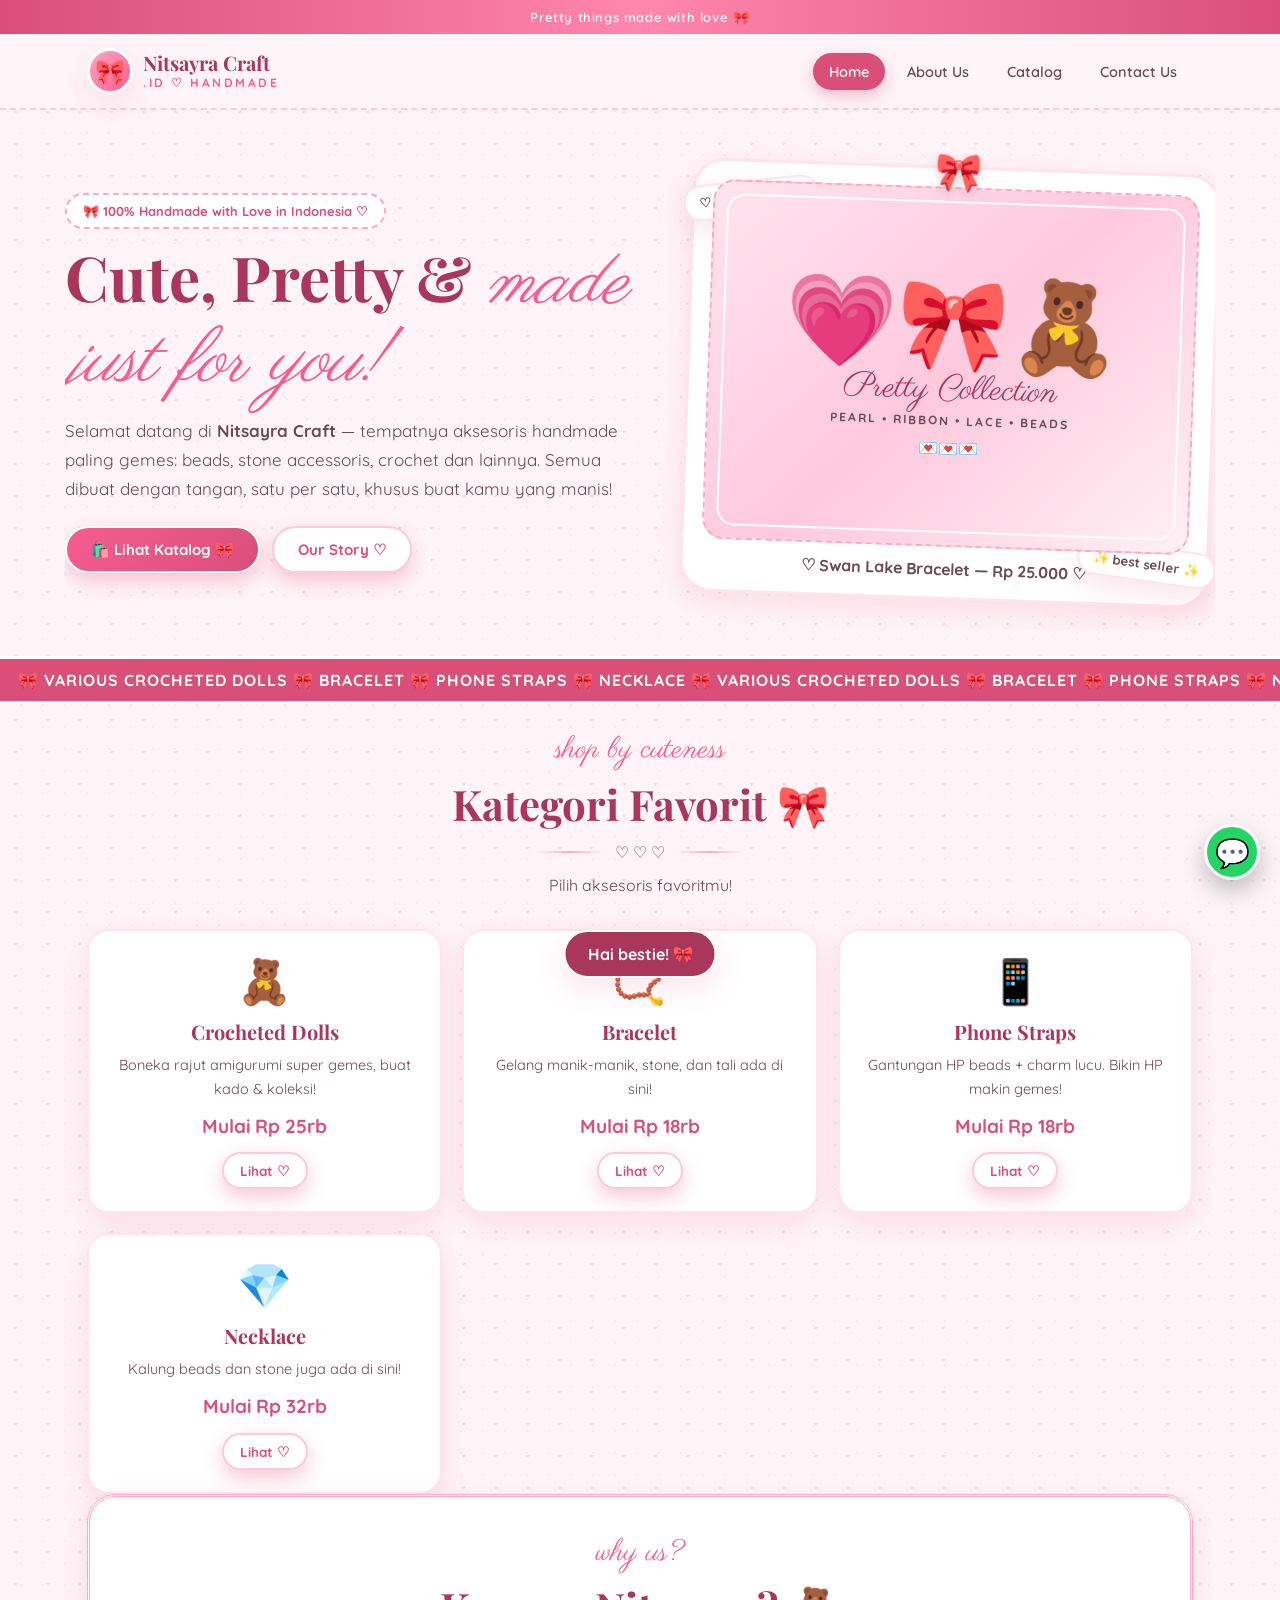
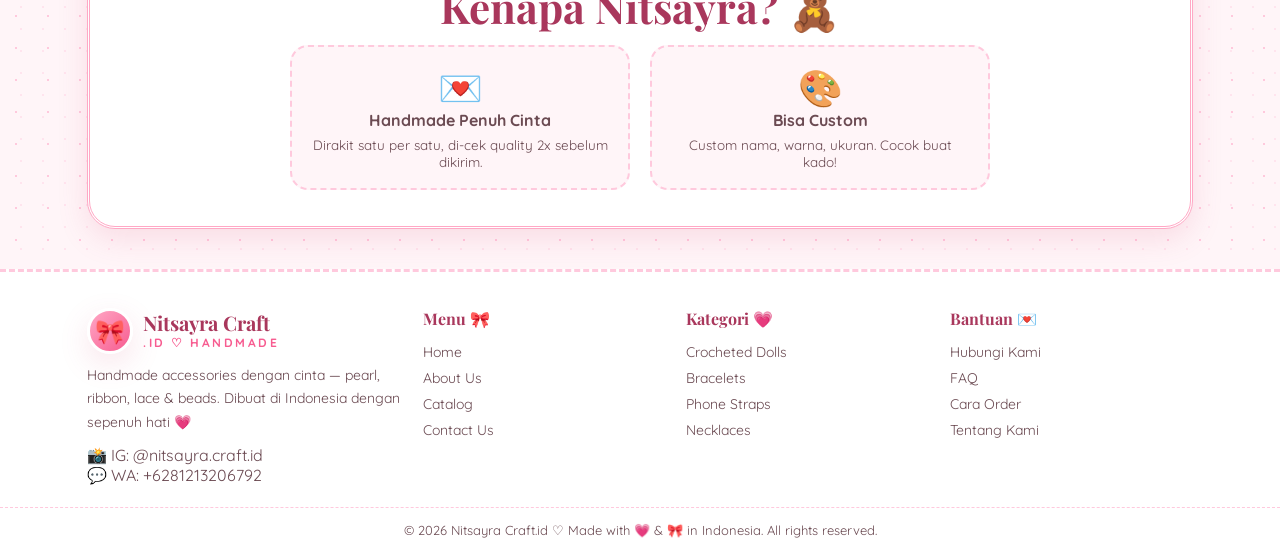
==== index.html @ b6ee7fa4 "memperbaiki sizing why us" ====
<!DOCTYPE html>
<html lang="id">
<head>
<meta charset="UTF-8">
<meta name="viewport" content="width=device-width, initial-scale=1.0">
<title>Nitsayra Craft.id — Handmade Accessories 🎀</title>
<meta name="description" content="Nitsayra Craft.id — handmade accessories pretty aesthetic: beaded bracelets, hair clips, scrunchies, phone charms.">
<link rel="stylesheet" href="css/style.css">
<link rel="icon" href="data:image/svg+xml,<svg xmlns='http://www.w3.org/2000/svg' viewBox='0 0 100 100'><text y='.9em' font-size='90'>🎀</text></svg>">
</head>
<body>
<div class="topbar">Pretty things made with love 🎀</div>
<nav>
  <div class="nav-inner">
    <a href="index.html" class="logo">
      <div class="logo-mark">🎀</div>
      <div class="logo-text"><b>Nitsayra Craft</b><span>.ID ♡ HANDMADE</span></div>
    </a>
    <div class="nav-links" id="navLinks">
      <a href="index.html" class="active">Home</a>
      <a href="about.html">About Us</a>
      <a href="catalog.html">Catalog</a>
      <a href="contact.html">Contact Us</a>
    </div>
    <button class="hamburger" onclick="document.getElementById('navLinks').classList.toggle('show')">☰</button>
  </div>
</nav>

<header class="hero wrap">
  <div class="hero-grid">
    <div>
      <div class="badge">🎀 100% Handmade with Love in Indonesia ♡</div>
      <h1>Cute, Pretty & <em>made just for you!</em></h1>
      <p class="lead">Selamat datang di <b>Nitsayra Craft</b> — tempatnya aksesoris handmade paling gemes: beads, stone accessoris, crochet dan lainnya. Semua dibuat dengan tangan, satu per satu, khusus buat kamu yang manis!</p>
      <div class="hero-cta">
        <a href="catalog.html" class="btn">🛍️ Lihat Katalog 🎀</a>
        <a href="about.html" class="btn btn-light">Our Story ♡</a>
      </div>
    </div>
    <div class="hero-card">
      <div class="sticker s1">♡ new arrival ♡</div>
      <div class="sticker s2">✨ best seller ✨</div>
      <div class="hero-photo">
        <div class="pretty-frame"></div>
        <div class="hero-photo-inner">
          <div class="big">💗🎀🧸</div>
          <div class="script" style="font-size:34px;color:#a9375c">Pretty Collection</div>
          <p style="font-weight:700;letter-spacing:2px;font-size:12px">PEARL • RIBBON • LACE • BEADS</p>
          <p style="margin-top:10px">💌💌💌</p>
        </div>
      </div>
      <p style="text-align:center;margin-top:12px;font-weight:700">♡ Swan Lake Bracelet — Rp 25.000 ♡</p>
    </div>
  </div>
</header>

<div class="marquee"><span>🎀 VARIOUS CROCHETED DOLLS 🎀 BRACELET 🎀 PHONE STRAPS 🎀 NECKLACE 🎀 VARIOUS CROCHETED DOLLS 🎀 BRACELET 🎀 PHONE STRAPS 🎀 NECKLACE 🎀&nbsp;</span></div>

<section class="wrap">
  <div class="sec-head">
    <div class="script">shop by cuteness</div>
    <h2>Kategori Favorit 🎀</h2>
    <div class="divider">♡ ♡ ♡</div>
    <p>Pilih aksesoris favoritmu!</p>
  </div>
  <div class="grid3">
    <div class="card"><div class="icon">🧸</div><h3>Crocheted Dolls</h3><p>Boneka rajut amigurumi super gemes, buat kado & koleksi!</p><p class="price">Mulai Rp 25rb</p><a href="catalog.html#dolls" class="btn btn-small btn-light">Lihat ♡</a></div>
    <div class="card"><div class="icon">📿</div><h3>Bracelet</h3><p>Gelang manik-manik, stone, dan tali ada di sini!</p><p class="price">Mulai Rp 18rb</p><a href="catalog.html#bracelet" class="btn btn-small btn-light">Lihat ♡</a></div>
    <div class="card"><div class="icon">📱</div><h3>Phone Straps</h3><p>Gantungan HP beads + charm lucu. Bikin HP makin gemes!</p><p class="price">Mulai Rp 18rb</p><a href="catalog.html#straps" class="btn btn-small btn-light">Lihat ♡</a></div>
    <div class="card"><div class="icon">💎</div><h3>Necklace</h3><p>Kalung beads dan stone juga ada di sini!</p><p class="price">Mulai Rp 32rb</p><a href="catalog.html#necklace" class="btn btn-small btn-light">Lihat ♡</a></div>
  </div>
</section>

<section class="wrap">
  <div class="lace-box">
    <div class="sec-head" style="margin-bottom:10px">
      <div class="script">why us?</div>
      <h2>Kenapa Nitsayra? 🧸</h2>
    </div>
    <div class="grid2">
      <div class="value" style="background:#fff5f8"><div style="font-size:36px">💌</div><b>Handmade Penuh Cinta</b><p style="font-size:13.5px;margin-top:6px">Dirakit satu per satu, di-cek quality 2x sebelum dikirim.</p></div>
      <div class="value" style="background:#fff5f8"><div style="font-size:36px">🎨</div><b>Bisa Custom</b><p style="font-size:13.5px;margin-top:6px">Custom nama, warna, ukuran. Cocok buat kado!</p></div>
    </div>
  </div>
</section>

<footer>
  <div class="wrap foot-grid">
    <div>
      <div class="logo"><div class="logo-mark">🎀</div><div class="logo-text"><b>Nitsayra Craft</b><span>.ID ♡ HANDMADE</span></div></div>
      <p style="font-size:14px;margin-top:10px;line-height:1.7">Handmade accessories dengan cinta — pearl, ribbon, lace & beads. Dibuat di Indonesia dengan sepenuh hati 💗</p>
      <p style="margin-top:10px">📸 IG: @nitsayra.craft.id<br>💬 WA: +6281213206792</p>
    </div>
    <div><h4>Menu 🎀</h4><a href="index.html">Home</a><a href="about.html">About Us</a><a href="catalog.html">Catalog</a><a href="contact.html">Contact Us</a></div>
    <div><h4>Kategori 💗</h4><a href="catalog.html#dolls">Crocheted Dolls</a><a href="catalog.html#bracelet">Bracelets</a><a href="catalog.html#straps">Phone Straps</a><a href="catalog.html#necklace">Necklaces</a></div>
    <div><h4>Bantuan 💌</h4><a href="contact.html">Hubungi Kami</a><a href="contact.html#faq">FAQ</a><a href="catalog.html">Cara Order</a><a href="about.html">Tentang Kami</a></div>
  </div>
  <div class="copy">© 2026 Nitsayra Craft.id ♡ Made with 💗 & 🎀 in Indonesia. All rights reserved.</div>
</footer>

<div class="toast" id="toast">Hai bestie! 🎀</div>
<a class="float-wa" href="https://wa.me/6281213206792?text=Halo%20Nitsayra%20Craft.id%20%F0%9F%8E%80%20mau%20tanya-tanya%20dulu!" target="_blank" title="Chat WhatsApp">💬</a>

<script src="js/main.js"></script>
</body>
</html>
---- css/style.css ----
/* Nitsayra Craft.id — Cutest Pretty Theme */
@import url('https://fonts.googleapis.com/css2?family=Playfair+Display:ital,wght@0,500;0,700;1,500;1,600&family=Quicksand:wght@400;500;600;700&family=Parisienne&display=swap');

:root{
  --pink-50:#fff5f8;
  --pink-100:#ffe4ee;
  --pink-200:#ffc9dd;
  --pink-300:#ffa8c5;
  --pink-400:#ff86ad;
  --pink-500:#f75c90;
  --pink-600:#d94f7a;
  --pink-700:#a9375c;
  --cream:#fffaf3;
  --brown:#6b4a52;
  --gold:#d4a373;
  --lace:#fff;
  --shadow:0 10px 30px rgba(217,79,122,.15);
  --radius:22px;
}
*{margin:0;padding:0;box-sizing:border-box}
html{scroll-behavior:smooth}
body{
  font-family:'Quicksand',sans-serif;
  background:var(--pink-50);
  color:var(--brown);
  background-image:
    radial-gradient(#ffc9dd 1.2px, transparent 1.3px),
    radial-gradient(#ffe4ee 1px, transparent 1.1px);
  background-size:32px 32px, 22px 22px;
  background-position:0 0, 10px 12px;
  overflow-x:hidden;
}
h1,h2,h3{font-family:'Playfair Display',serif;color:var(--pink-700)}
.script{font-family:'Parisienne',cursive;font-weight:400}
a{text-decoration:none;color:inherit}
img{max-width:100%}
.wrap{max-width:1150px;margin:0 auto;padding:0 22px}

/* top ribbon */
.topbar{
  background:linear-gradient(90deg,var(--pink-600),var(--pink-400),var(--pink-600));
  color:white;text-align:center;font-size:13px;letter-spacing:.6px;
  padding:9px 12px;font-weight:600;
}

/* nav */
nav{
  position:sticky;top:0;z-index:50;
  background:rgba(255,245,248,.92);backdrop-filter:blur(12px);
  border-bottom:2px dashed var(--pink-200);
}
.nav-inner{display:flex;align-items:center;justify-content:space-between;padding:14px 22px;max-width:1150px;margin:0 auto}
.logo{display:flex;align-items:center;gap:10px;font-weight:700}
.logo-mark{
  width:46px;height:46px;border-radius:50%;
  background:linear-gradient(135deg,var(--pink-300),var(--pink-500));
  display:grid;place-items:center;font-size:24px;color:white;
  border:3px solid white;box-shadow:var(--shadow);
}
.logo-text{line-height:1}
.logo-text b{font-family:'Playfair Display',serif;font-size:20px;color:var(--pink-700);display:block}
.logo-text span{font-size:12px;letter-spacing:2.5px;color:var(--pink-500);font-weight:700}
.nav-links{display:flex;gap:6px;align-items:center}
.nav-links a{
  padding:9px 16px;border-radius:999px;font-weight:600;font-size:14.5px;
  transition:.25s;
}
.nav-links a:hover{background:var(--pink-100)}
.nav-links a.active{background:var(--pink-600);color:white;box-shadow:0 6px 16px rgba(217,79,122,.35)}
.btn{
  display:inline-flex;align-items:center;gap:8px;
  background:linear-gradient(135deg,var(--pink-500),var(--pink-600));
  color:white!important;padding:12px 24px;border-radius:999px;font-weight:700;
  border:2px solid white;box-shadow:0 8px 20px rgba(217,79,122,.3);
  transition:.25s;cursor:pointer;font-size:15px;
}
.btn:hover{transform:translateY(-2px) rotate(-1deg);box-shadow:0 12px 26px rgba(217,79,122,.4)}
.btn-light{background:white;color:var(--pink-600)!important;border:2px solid var(--pink-200)}
.btn-small{padding:8px 16px;font-size:13.5px}
.hamburger{display:none;background:var(--pink-100);border:2px solid var(--pink-200);border-radius:12px;padding:8px 12px;font-size:20px;cursor:pointer}

/* hero */
.hero{position:relative;padding:56px 0 30px;overflow:hidden}
.hero-grid{display:grid;grid-template-columns:1.05fr .95fr;gap:36px;align-items:center}
.badge{
  display:inline-flex;align-items:center;gap:8px;background:white;
  border:2px dashed var(--pink-300);padding:8px 16px;border-radius:999px;
  font-size:13px;font-weight:700;color:var(--pink-600);margin-bottom:16px;
}
.hero h1{font-size:clamp(36px,5.5vw,62px);line-height:1.02}
.hero h1 em{font-family:'Parisienne',cursive;font-weight:400;color:var(--pink-500);font-size:1.2em}
.hero p.lead{margin:16px 0 22px;font-size:17px;line-height:1.7}
.hero-cta{display:flex;gap:12px;flex-wrap:wrap}
.hero-stats{display:flex;gap:18px;margin-top:22px}
.hero-stats div{background:white;border-radius:16px;padding:10px 18px;border:1.5px solid var(--pink-100);text-align:center;box-shadow:var(--shadow)}
.hero-stats b{font-size:20px;color:var(--pink-600);display:block}
.hero-stats span{font-size:12px;letter-spacing:.5px}
.hero-card{
  background:white;border-radius:32px;padding:18px;
  border:3px solid var(--pink-100);box-shadow:var(--shadow);
  position:relative;transform:rotate(2deg);
}
.hero-card:after{
  content:"🎀";position:absolute;top:-22px;left:50%;transform:translateX(-50%);
  font-size:38px;filter:drop-shadow(0 4px 6px rgba(0,0,0,.15));
}
.hero-photo{
  border-radius:22px;overflow:hidden;
  background:linear-gradient(135deg,#ffe4ee,#ffc9dd,#fff0f5);
  min-height:360px;display:grid;place-items:center;position:relative;
  border:2px dashed var(--pink-300);
}
.hero-photo-inner{text-align:center;padding:30px}
.hero-photo-inner .big{font-size:90px;line-height:1;animation:float 3s ease-in-out infinite}
@keyframes float{0%,100%{transform:translateY(0) rotate(-4deg)}50%{transform:translateY(-12px) rotate(4deg)}}
.pretty-frame{position:absolute;inset:12px;border:2px solid white;border-radius:18px;pointer-events:none}
.sticker{
  position:absolute;background:white;border-radius:999px;padding:8px 14px;
  font-size:13px;font-weight:700;box-shadow:var(--shadow);
  border:2px solid var(--pink-100);
}
.s1{top:18px;left:-12px;transform:rotate(-8deg)}
.s2{bottom:22px;right:-10px;transform:rotate(6deg)}

/* marquee */
.marquee{background:var(--pink-600);color:white;overflow:hidden;white-space:nowrap;padding:11px 0;margin:26px 0;border-top:3px solid white;border-bottom:3px solid white}
.marquee span{display:inline-block;padding:0 18px;font-weight:700;letter-spacing:1px;animation:slide 18s linear infinite}
@keyframes slide{to{transform:translateX(-50%)}}

/* section */
section{padding:48px 0}
.sec-head{text-align:center;max-width:640px;margin:0 auto 30px}
.sec-head .script{font-size:30px;color:var(--pink-500)}
.sec-head h2{font-size:clamp(28px,4vw,42px);margin:6px 0 10px}
.sec-head p{line-height:1.7}
.divider{display:flex;align-items:center;justify-content:center;gap:10px;margin:10px 0}
.divider:before,.divider:after{content:"";height:2px;width:70px;background:linear-gradient(90deg,transparent,var(--pink-300),transparent)}

/* cards */
.grid3{display:grid;grid-template-columns:repeat(3,1fr);gap:20px}
.grid2{display:grid;grid-template-columns:repeat(2,1fr);gap:20px;max-width:700px;margin:0 auto}
.card{
  background:white;border-radius:var(--radius);padding:22px;
  border:2px solid var(--pink-100);box-shadow:var(--shadow);
  text-align:center;transition:.25s;position:relative;overflow:hidden;
}
.card:hover{transform:translateY(-6px) rotate(-.5deg)}
.card .icon{font-size:44px}
.card h3{margin:10px 0 8px;font-size:20px}
.card p{font-size:14.5px;line-height:1.65}
.card .price{font-weight:800;color:var(--pink-600);font-size:19px;margin:10px 0}
.card .tag{
  position:absolute;top:14px;right:-34px;transform:rotate(35deg);
  background:var(--pink-500);color:white;font-size:11px;font-weight:800;
  padding:5px 40px;letter-spacing:1px;
}
.product-img{
  height:170px;border-radius:16px;display:grid;place-items:center;font-size:72px;
  background:linear-gradient(135deg,var(--pink-50),var(--pink-200));
  border:2px dashed var(--pink-200);margin-bottom:12px;position:relative;overflow:hidden;
}
.product-img i{font-style:normal;filter:drop-shadow(0 6px 8px rgba(217,79,122,.25))}
.filter-bar{display:flex;gap:10px;flex-wrap:wrap;justify-content:center;margin-bottom:24px}
.filter-bar button{
  border:2px solid var(--pink-200);background:white;padding:9px 18px;border-radius:999px;
  font-weight:700;cursor:pointer;color:var(--pink-700);transition:.2s;font-family:inherit;
}
.filter-bar button.active,.filter-bar button:hover{background:var(--pink-600);color:white;border-color:var(--pink-600)}
.search-box{display:flex;justify-content:center;margin-bottom:18px}
.search-box input{
  width:min(420px,90%);padding:12px 20px;border-radius:999px;
  border:2px solid var(--pink-200);font-family:inherit;outline:none;font-size:15px;
}
.search-box input:focus{border-color:var(--pink-400);box-shadow:0 0 0 4px var(--pink-100)}

/* lace section */
.lace-box{
  background:white;border-radius:28px;padding:36px 28px;
  border:3px double var(--pink-300);box-shadow:var(--shadow);
  position:relative;
}
.timeline{display:grid;gap:16px;margin-top:18px}
.t-item{display:flex;gap:14px;align-items:flex-start;background:var(--pink-50);padding:14px 16px;border-radius:16px;border:1.5px solid var(--pink-100)}
.t-item b{background:var(--pink-500);color:white;min-width:64px;text-align:center;padding:6px 10px;border-radius:999px;font-size:13px}
.values{display:grid;grid-template-columns:repeat(4,1fr);gap:14px;margin-top:20px}
.value{background:var(--cream);border:2px dashed var(--pink-200);border-radius:18px;padding:18px;text-align:center}

/* testimonials */
.testi-grid{display:grid;grid-template-columns:repeat(3,1fr);gap:18px}
.testi{background:white;border-radius:20px;padding:20px;border:2px solid var(--pink-100);box-shadow:var(--shadow)}
.testi .stars{color:#f5a623;letter-spacing:2px}
.testi p{font-style:italic;margin:10px 0;line-height:1.6;font-size:14.5px}
.testi b{color:var(--pink-600)}

/* newsletter / cta */
.cta{
  background:linear-gradient(135deg,var(--pink-400),var(--pink-600));
  border-radius:30px;color:white;text-align:center;padding:44px 26px;
  border:4px solid white;box-shadow:var(--shadow);position:relative;overflow:hidden;
}
.cta h2{color:white;font-size:clamp(26px,4vw,38px)}
.cta p{margin:10px auto 18px;max-width:520px;opacity:.95}
.cta input{padding:12px 18px;border-radius:999px;border:none;width:min(300px,80%);font-family:inherit;outline:none}
.cta:before,.cta:after{content:"🎀";position:absolute;font-size:60px;opacity:.35}
.cta:before{left:18px;top:12px;transform:rotate(-20deg)}
.cta:after{right:18px;bottom:12px;transform:rotate(20deg)}

/* contact */
.contact-grid{display:grid;grid-template-columns:1fr 1fr;gap:22px;align-items:start}
.form-card,.info-card{background:white;border-radius:24px;padding:26px;border:2px solid var(--pink-100);box-shadow:var(--shadow)}
label{font-weight:700;font-size:13.5px;display:block;margin:14px 0 6px}
input[type=text],input[type=email],textarea,select{
  width:100%;padding:12px 14px;border-radius:14px;border:2px solid var(--pink-100);
  font-family:inherit;font-size:14.5px;background:var(--pink-50);outline:none;
}
input:focus,textarea:focus,select:focus{border-color:var(--pink-400);background:white}
textarea{min-height:110px;resize:vertical}
.info-row{display:flex;gap:12px;align-items:center;background:var(--pink-50);border-radius:14px;padding:12px 14px;margin:10px 0;border:1.5px solid var(--pink-100)}
.info-row span.ic{font-size:26px;background:white;border-radius:12px;width:48px;height:48px;display:grid;place-items:center;border:1.5px solid var(--pink-100)}

/* footer */
footer{margin-top:40px;background:#fff;border-top:3px dashed var(--pink-200);padding:36px 0 18px}
.foot-grid{display:grid;grid-template-columns:1.3fr 1fr 1fr 1fr;gap:20px}
.foot-grid h4{font-family:'Playfair Display',serif;color:var(--pink-700);margin-bottom:10px}
.foot-grid a{display:block;padding:4px 0;font-size:14px}
.foot-grid a:hover{color:var(--pink-600)}
.copy{text-align:center;margin-top:22px;font-size:13px;border-top:1.5px dashed var(--pink-200);padding-top:14px}

/* toast */
.toast{
  position:fixed;bottom:22px;left:50%;transform:translateX(-50%) translateY(100px);
  background:var(--pink-700);color:white;padding:12px 22px;border-radius:999px;
  font-weight:700;transition:.3s;z-index:120;border:2px solid white;box-shadow:var(--shadow);
}
.toast.show{transform:translateX(-50%) translateY(0)}

/* floating */
.float-wa{
  position:fixed;bottom:20px;right:20px;background:#25D366;color:white;
  width:56px;height:56px;border-radius:50%;display:grid;place-items:center;font-size:28px;
  box-shadow:0 10px 24px rgba(0,0,0,.25);z-index:90;border:3px solid white;
}

/* faq */
.faq{margin-top:18px}
.faq details{background:white;border:2px solid var(--pink-100);border-radius:14px;padding:12px 16px;margin:8px 0;cursor:pointer}
.faq summary{font-weight:700;color:var(--pink-700)}

/* catalog sliders */
.cat-pills{display:flex;gap:10px;flex-wrap:wrap;justify-content:center;margin-bottom:30px}
.cat-pills a{border:2px solid var(--pink-200);background:white;padding:9px 18px;border-radius:999px;font-weight:700;color:var(--pink-700);font-size:14px;transition:.2s}
.cat-pills a:hover{background:var(--pink-600);color:white;border-color:var(--pink-600)}
.cat-block{margin-bottom:48px;scroll-margin-top:90px}
.cat-head{display:flex;gap:14px;align-items:center;justify-content:center;margin-bottom:18px}
.cat-icon{font-size:42px;background:white;border:2px solid var(--pink-100);border-radius:18px;width:72px;height:72px;display:grid;place-items:center;box-shadow:var(--shadow);flex-shrink:0}
.cat-head h2{font-size:clamp(24px,3.5vw,32px)}
.cat-head p{font-size:14.5px;line-height:1.6}
.slider{position:relative;overflow:hidden;border-radius:var(--radius);border:2px solid var(--pink-100);background:white;box-shadow:var(--shadow);max-width:520px;margin:0 auto;touch-action:pan-y}
.slider-track{display:flex;transition:transform .45s ease}
.slide{min-width:100%;padding:22px;text-align:center}
.slide-photo{position:relative;height:260px;border-radius:16px;display:grid;place-items:center;font-size:96px;background:linear-gradient(135deg,var(--pink-50),var(--pink-200));border:2px dashed var(--pink-200);margin-bottom:12px;overflow:hidden}
.slide-photo .ph-emoji{filter:drop-shadow(0 6px 8px rgba(217,79,122,.25))}
.slide-photo img{position:absolute;inset:0;width:100%;height:100%;object-fit:cover;z-index:1}
.slide h3{margin:8px 0 6px;font-size:21px}
.slide p{font-size:14.5px;line-height:1.65}
.slide .price{font-weight:800;color:var(--pink-600);font-size:20px;margin:10px 0 12px}
.s-prev,.s-next{position:absolute;top:132px;width:44px;height:44px;border-radius:50%;border:2px solid var(--pink-200);background:white;color:var(--pink-600);font-size:26px;line-height:1;cursor:pointer;box-shadow:var(--shadow);z-index:3;transition:.2s;display:grid;place-items:center;padding-bottom:4px}
.s-prev{left:10px}
.s-next{right:10px}
.s-prev:hover,.s-next:hover{background:var(--pink-600);color:white;border-color:var(--pink-600)}
.ph-prev,.ph-next{position:absolute;bottom:10px;width:32px;height:32px;border-radius:50%;border:2px solid white;background:rgba(217,79,122,.85);color:white;font-size:18px;line-height:1;cursor:pointer;z-index:2;display:grid;place-items:center;padding-bottom:2px}
.ph-prev{left:10px}
.ph-next{right:10px}
.ph-count{position:absolute;bottom:15px;left:50%;transform:translateX(-50%);background:rgba(0,0,0,.45);color:white;font-size:12px;font-weight:700;padding:3px 12px;border-radius:999px;z-index:2}
.s-dots{display:flex;gap:8px;justify-content:center;margin-top:14px}
.s-dots button{width:11px;height:11px;border-radius:50%;border:2px solid var(--pink-300);background:white;cursor:pointer;padding:0}
.s-dots button.active{background:var(--pink-600);border-color:var(--pink-600);transform:scale(1.25)}

/* responsive */
@media(max-width:900px){
  .hero-grid,.contact-grid{grid-template-columns:1fr}
  .grid3,.testi-grid{grid-template-columns:1fr 1fr}
  .values{grid-template-columns:1fr 1fr}
  .foot-grid{grid-template-columns:1fr 1fr}
}
@media(max-width:640px){
  .nav-links{display:none;position:absolute;top:100%;left:0;right:0;background:white;flex-direction:column;padding:14px;border-bottom:3px dashed var(--pink-200)}
  .nav-links.show{display:flex}
  .hamburger{display:block}
  .grid3,.grid2,.testi-grid{grid-template-columns:1fr}
  .hero-stats{flex-wrap:wrap}
}
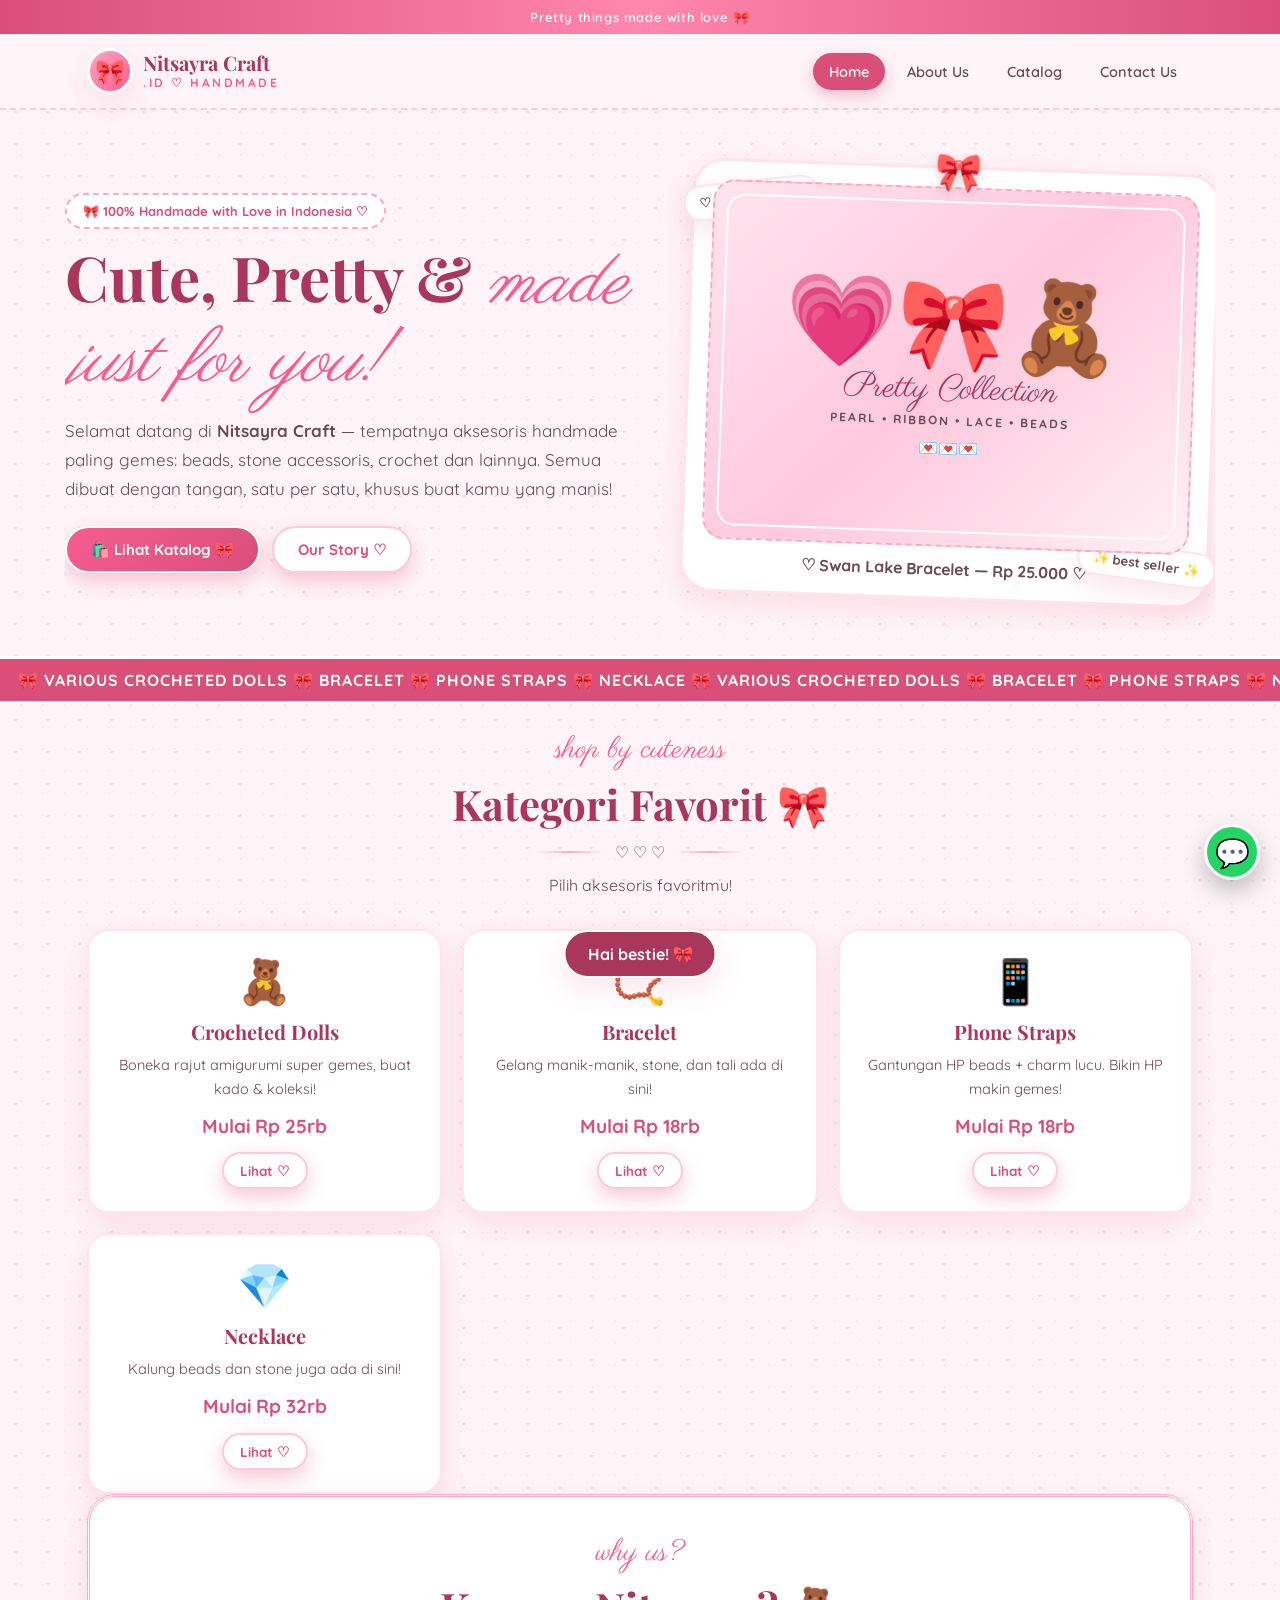
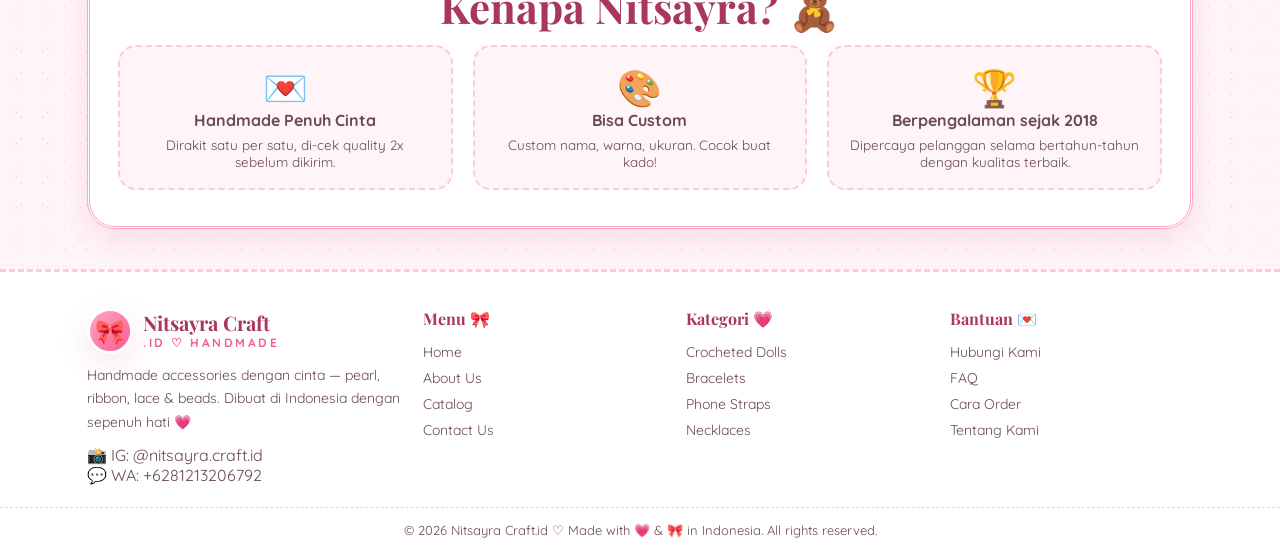
==== commit 26202ccd: "Update index.html" ====
--- a/index.html
+++ b/index.html
@@ -77,9 +77,10 @@
       <div class="script">why us?</div>
       <h2>Kenapa Nitsayra? 🧸</h2>
     </div>
-    <div class="grid2">
+    <div class="grid3">
       <div class="value" style="background:#fff5f8"><div style="font-size:36px">💌</div><b>Handmade Penuh Cinta</b><p style="font-size:13.5px;margin-top:6px">Dirakit satu per satu, di-cek quality 2x sebelum dikirim.</p></div>
       <div class="value" style="background:#fff5f8"><div style="font-size:36px">🎨</div><b>Bisa Custom</b><p style="font-size:13.5px;margin-top:6px">Custom nama, warna, ukuran. Cocok buat kado!</p></div>
+      <div class="value" style="background:#fff5f8"><div style="font-size:36px">🏆</div><b>Berpengalaman sejak 2018</b><p style="font-size:13.5px;margin-top:6px">Dipercaya pelanggan selama bertahun-tahun dengan kualitas terbaik.</p></div>
     </div>
   </div>
 </section>
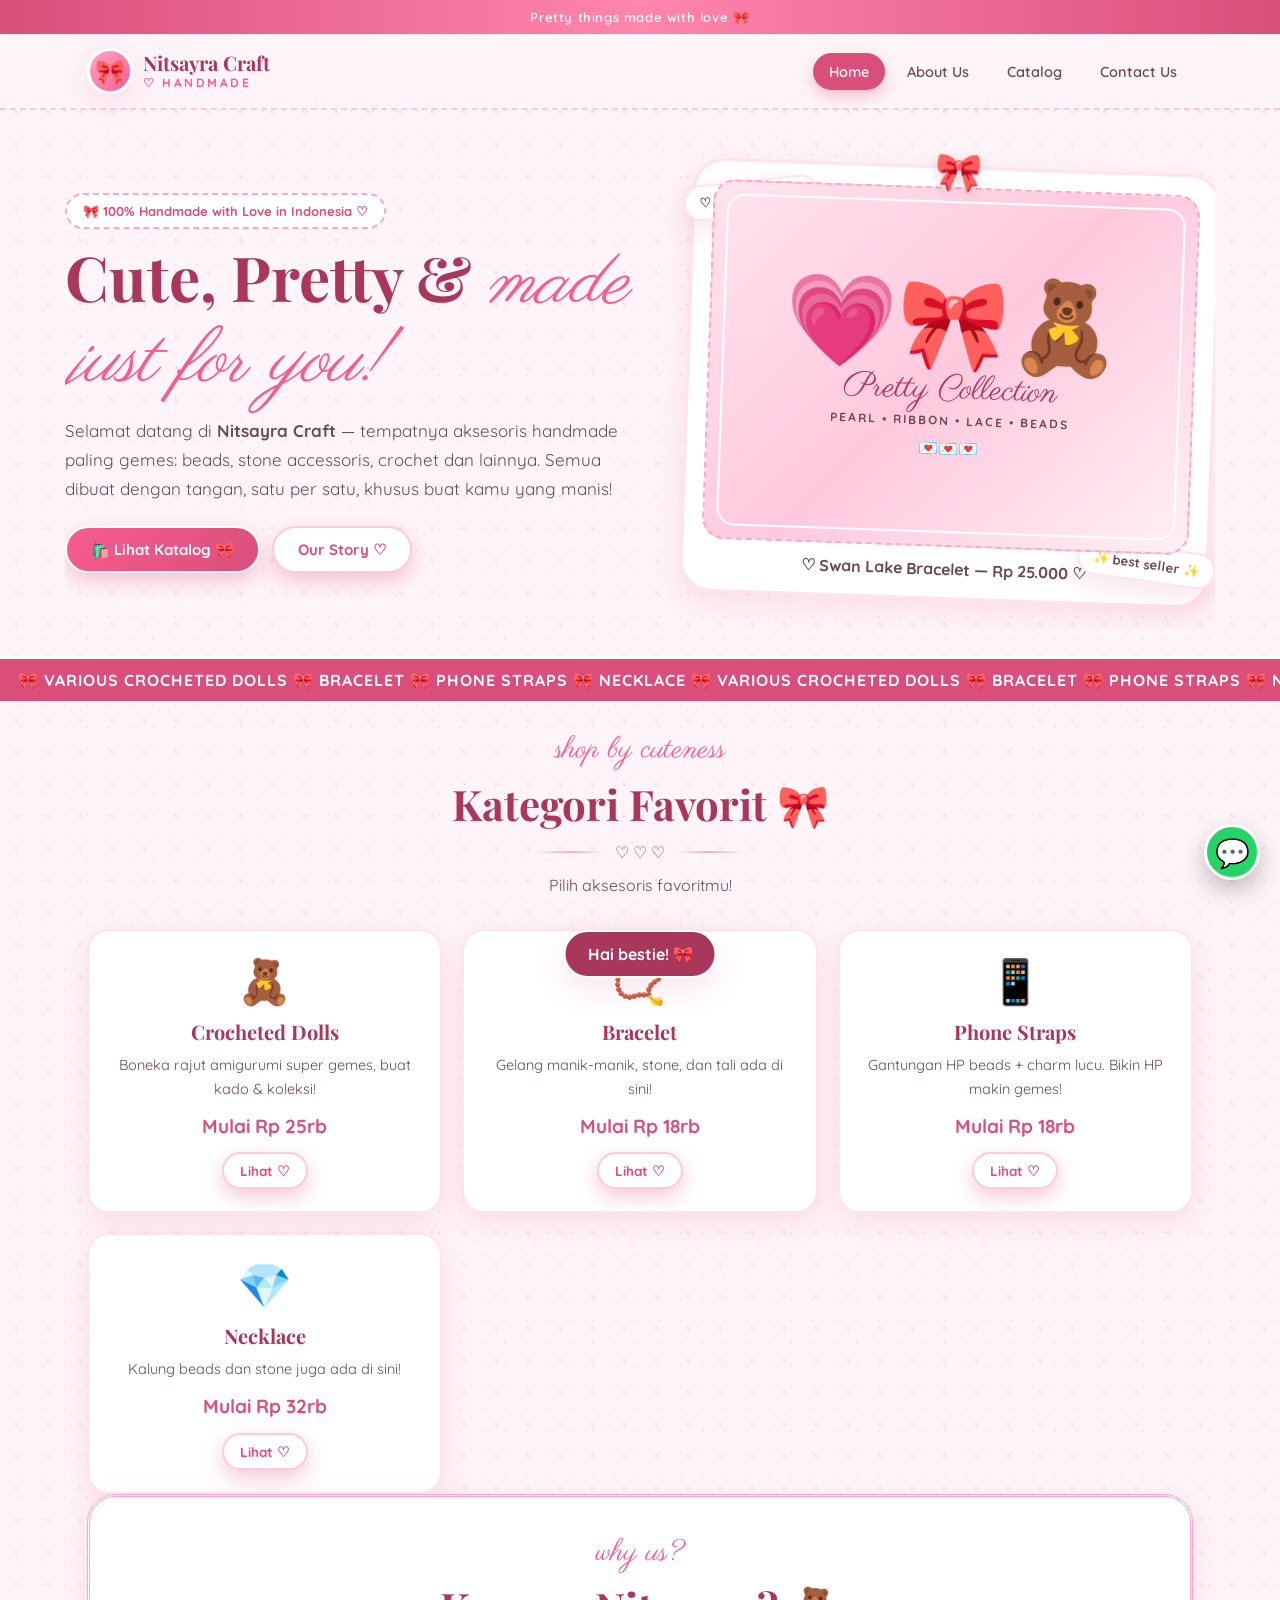
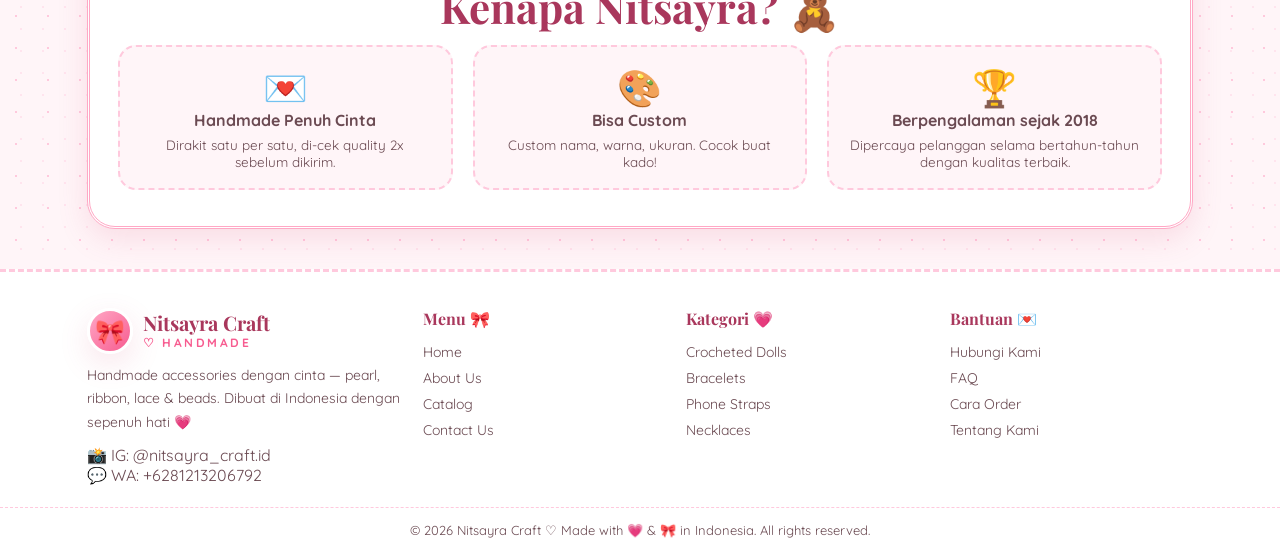
==== commit 7aefb933: "menghapus, tiktok, studio, dan memperbaiki username" ====
--- a/index.html
+++ b/index.html
@@ -3,8 +3,8 @@
 <head>
 <meta charset="UTF-8">
 <meta name="viewport" content="width=device-width, initial-scale=1.0">
-<title>Nitsayra Craft.id — Handmade Accessories 🎀</title>
-<meta name="description" content="Nitsayra Craft.id — handmade accessories pretty aesthetic: beaded bracelets, hair clips, scrunchies, phone charms.">
+<title>Nitsayra Craft — Handmade Accessories 🎀</title>
+<meta name="description" content="Nitsayra Craft — handmade accessories pretty aesthetic: beaded bracelets, hair clips, scrunchies, phone charms.">
 <link rel="stylesheet" href="css/style.css">
 <link rel="icon" href="data:image/svg+xml,<svg xmlns='http://www.w3.org/2000/svg' viewBox='0 0 100 100'><text y='.9em' font-size='90'>🎀</text></svg>">
 </head>
@@ -14,7 +14,7 @@
   <div class="nav-inner">
     <a href="index.html" class="logo">
       <div class="logo-mark">🎀</div>
-      <div class="logo-text"><b>Nitsayra Craft</b><span>.ID ♡ HANDMADE</span></div>
+      <div class="logo-text"><b>Nitsayra Craft</b><span>♡ HANDMADE</span></div>
     </a>
     <div class="nav-links" id="navLinks">
       <a href="index.html" class="active">Home</a>
@@ -88,19 +88,19 @@
 <footer>
   <div class="wrap foot-grid">
     <div>
-      <div class="logo"><div class="logo-mark">🎀</div><div class="logo-text"><b>Nitsayra Craft</b><span>.ID ♡ HANDMADE</span></div></div>
+      <div class="logo"><div class="logo-mark">🎀</div><div class="logo-text"><b>Nitsayra Craft</b><span>♡ HANDMADE</span></div></div>
       <p style="font-size:14px;margin-top:10px;line-height:1.7">Handmade accessories dengan cinta — pearl, ribbon, lace & beads. Dibuat di Indonesia dengan sepenuh hati 💗</p>
-      <p style="margin-top:10px">📸 IG: @nitsayra.craft.id<br>💬 WA: +6281213206792</p>
+      <p style="margin-top:10px">📸 IG: @nitsayra_craft.id<br>💬 WA: +6281213206792</p>
     </div>
     <div><h4>Menu 🎀</h4><a href="index.html">Home</a><a href="about.html">About Us</a><a href="catalog.html">Catalog</a><a href="contact.html">Contact Us</a></div>
     <div><h4>Kategori 💗</h4><a href="catalog.html#dolls">Crocheted Dolls</a><a href="catalog.html#bracelet">Bracelets</a><a href="catalog.html#straps">Phone Straps</a><a href="catalog.html#necklace">Necklaces</a></div>
     <div><h4>Bantuan 💌</h4><a href="contact.html">Hubungi Kami</a><a href="contact.html#faq">FAQ</a><a href="catalog.html">Cara Order</a><a href="about.html">Tentang Kami</a></div>
   </div>
-  <div class="copy">© 2026 Nitsayra Craft.id ♡ Made with 💗 & 🎀 in Indonesia. All rights reserved.</div>
+  <div class="copy">© 2026 Nitsayra Craft ♡ Made with 💗 & 🎀 in Indonesia. All rights reserved.</div>
 </footer>
 
 <div class="toast" id="toast">Hai bestie! 🎀</div>
-<a class="float-wa" href="https://wa.me/6281213206792?text=Halo%20Nitsayra%20Craft.id%20%F0%9F%8E%80%20mau%20tanya-tanya%20dulu!" target="_blank" title="Chat WhatsApp">💬</a>
+<a class="float-wa" href="https://wa.me/6281213206792?text=Halo%20Nitsayra%20Craft%20%F0%9F%8E%80%20mau%20tanya-tanya%20dulu!" target="_blank" title="Chat WhatsApp">💬</a>
 
 <script src="js/main.js"></script>
 </body>
--- a/css/style.css
+++ b/css/style.css
@@ -1,4 +1,4 @@
-/* Nitsayra Craft.id — Cutest Pretty Theme */
+/* Nitsayra Craft — Cutest Pretty Theme */
 @import url('https://fonts.googleapis.com/css2?family=Playfair+Display:ital,wght@0,500;0,700;1,500;1,600&family=Quicksand:wght@400;500;600;700&family=Parisienne&display=swap');
 
 :root{
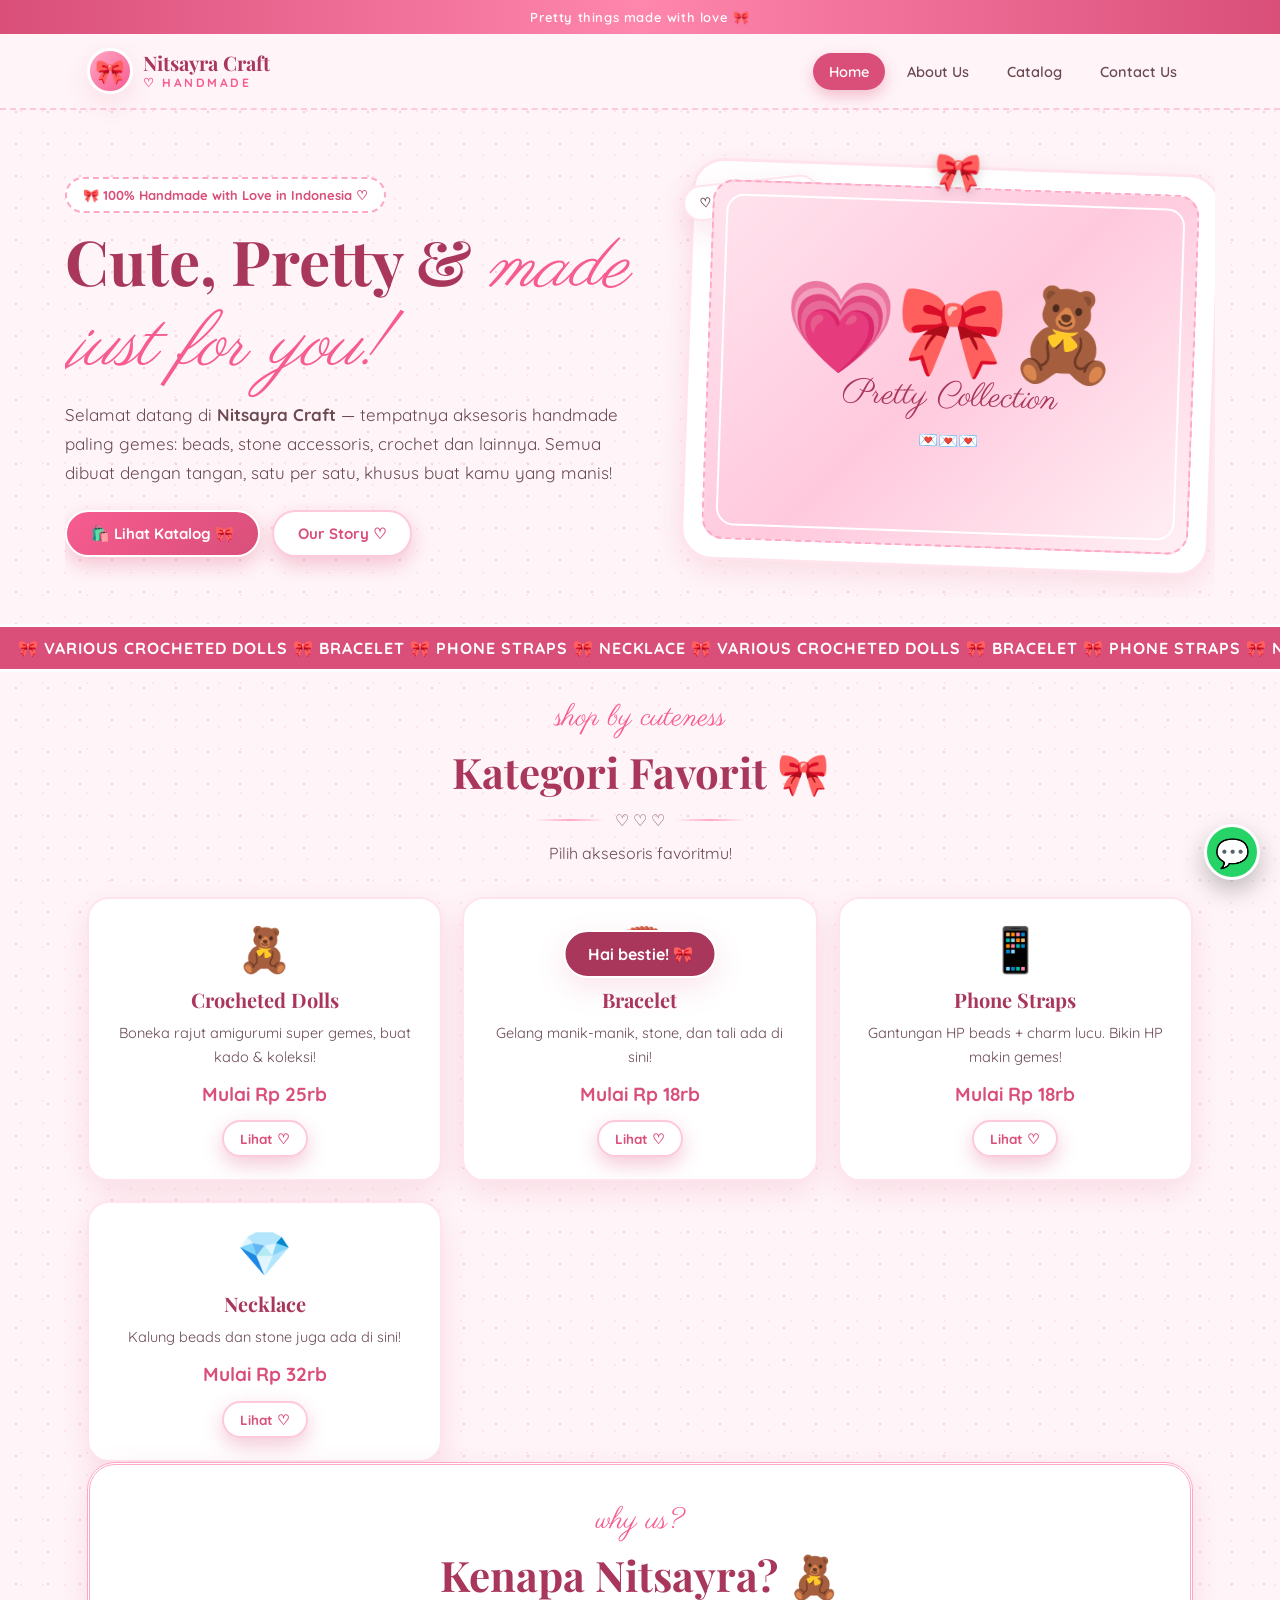
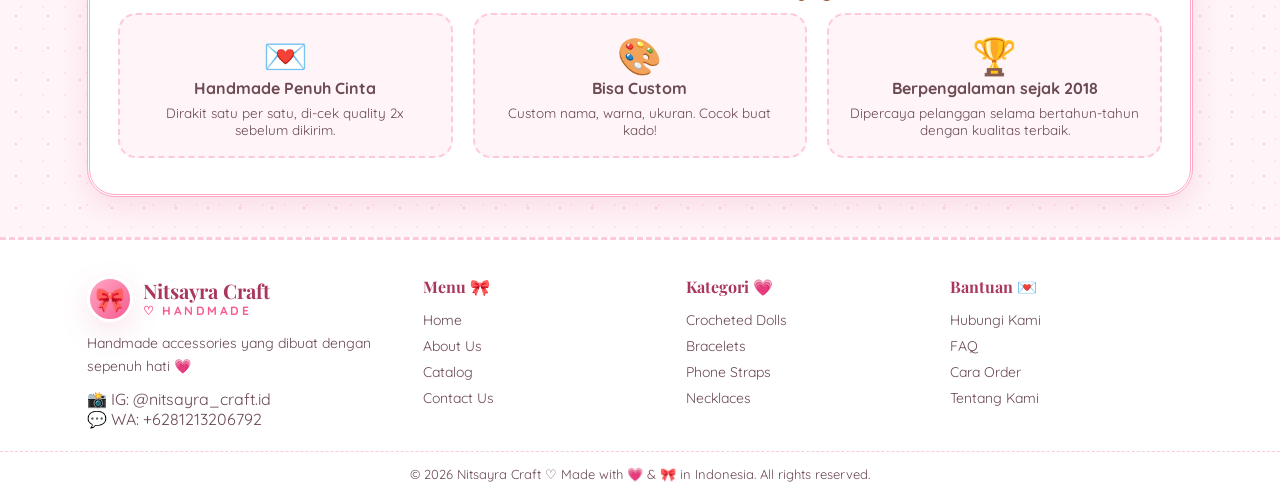
==== commit 04feccdd: "Update index.html" ====
--- a/index.html
+++ b/index.html
@@ -39,18 +39,14 @@
     </div>
     <div class="hero-card">
       <div class="sticker s1">♡ new arrival ♡</div>
-      <div class="sticker s2">✨ best seller ✨</div>
       <div class="hero-photo">
         <div class="pretty-frame"></div>
         <div class="hero-photo-inner">
           <div class="big">💗🎀🧸</div>
           <div class="script" style="font-size:34px;color:#a9375c">Pretty Collection</div>
-          <p style="font-weight:700;letter-spacing:2px;font-size:12px">PEARL • RIBBON • LACE • BEADS</p>
           <p style="margin-top:10px">💌💌💌</p>
         </div>
       </div>
-      <p style="text-align:center;margin-top:12px;font-weight:700">♡ Swan Lake Bracelet — Rp 25.000 ♡</p>
-    </div>
   </div>
 </header>
 
@@ -89,7 +85,7 @@
   <div class="wrap foot-grid">
     <div>
       <div class="logo"><div class="logo-mark">🎀</div><div class="logo-text"><b>Nitsayra Craft</b><span>♡ HANDMADE</span></div></div>
-      <p style="font-size:14px;margin-top:10px;line-height:1.7">Handmade accessories dengan cinta — pearl, ribbon, lace & beads. Dibuat di Indonesia dengan sepenuh hati 💗</p>
+      <p style="font-size:14px;margin-top:10px;line-height:1.7">Handmade accessories yang dibuat dengan sepenuh hati 💗</p>
       <p style="margin-top:10px">📸 IG: @nitsayra_craft.id<br>💬 WA: +6281213206792</p>
     </div>
     <div><h4>Menu 🎀</h4><a href="index.html">Home</a><a href="about.html">About Us</a><a href="catalog.html">Catalog</a><a href="contact.html">Contact Us</a></div>
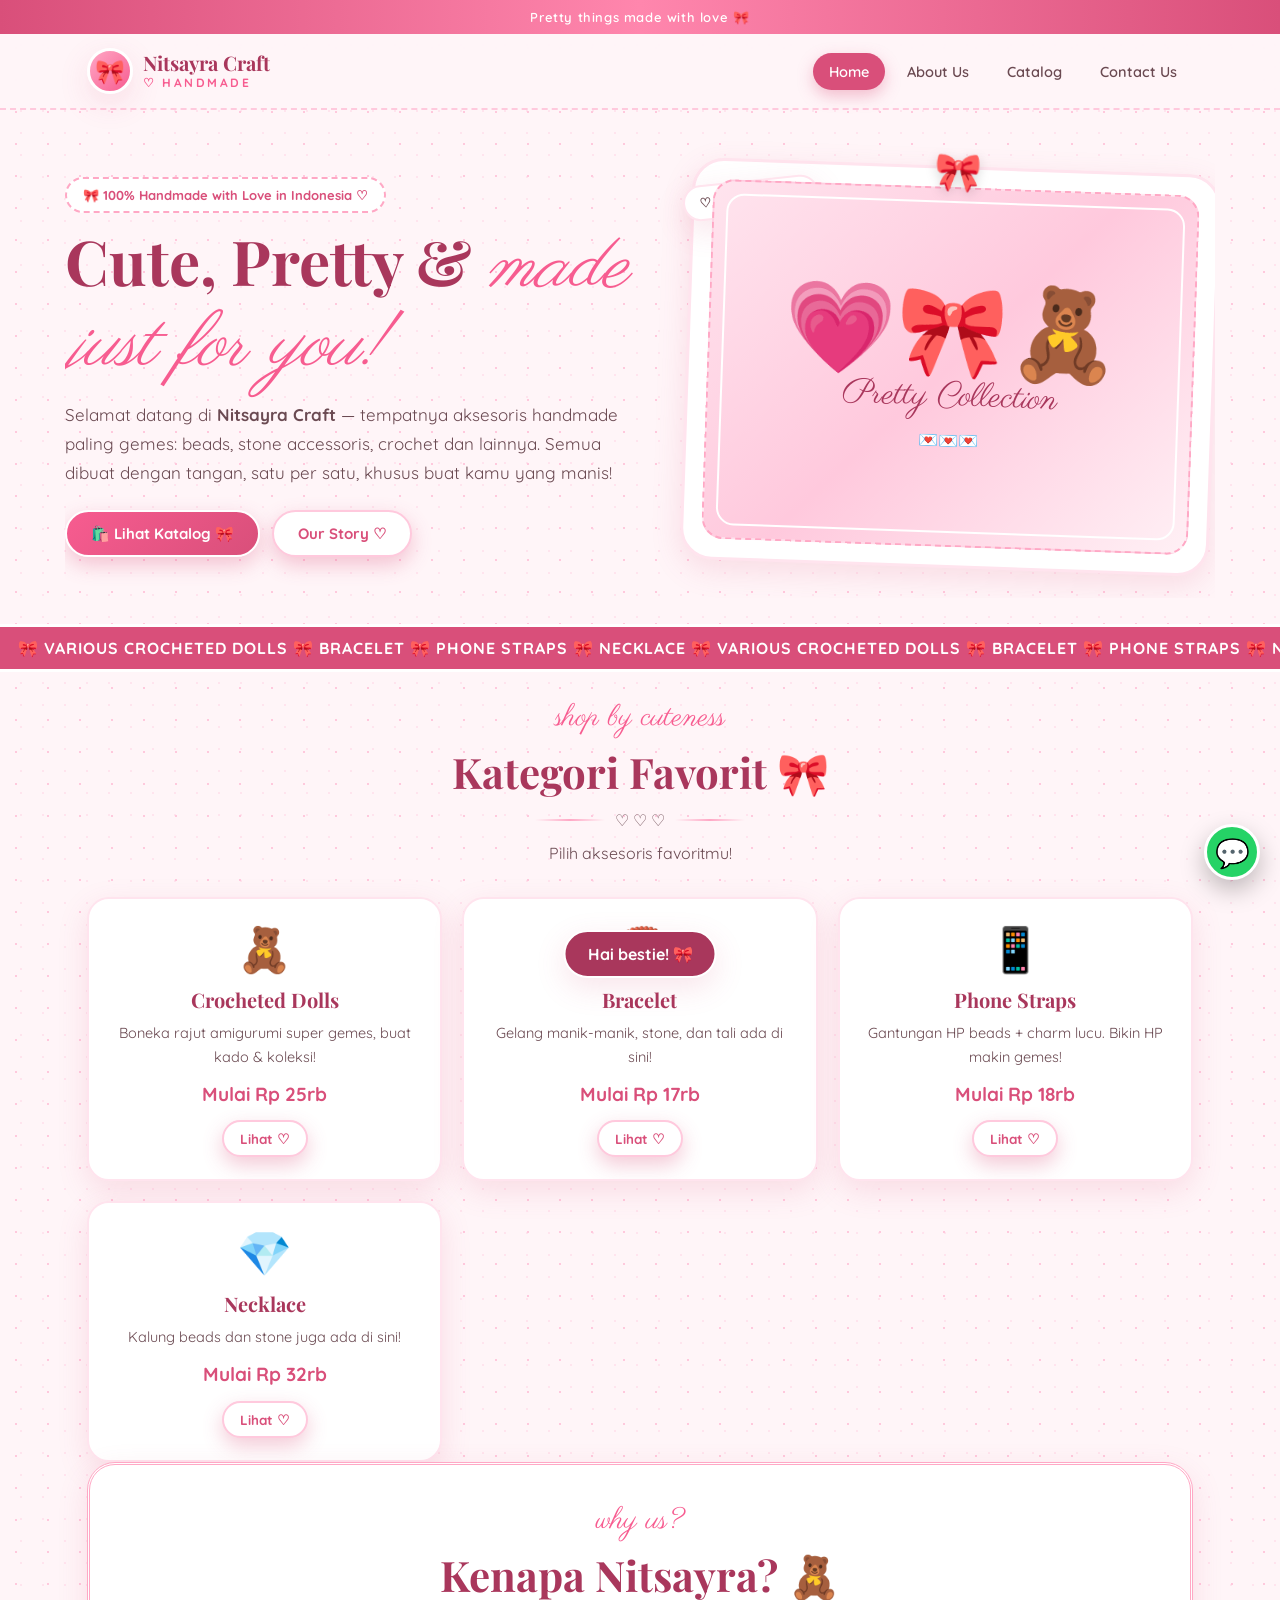
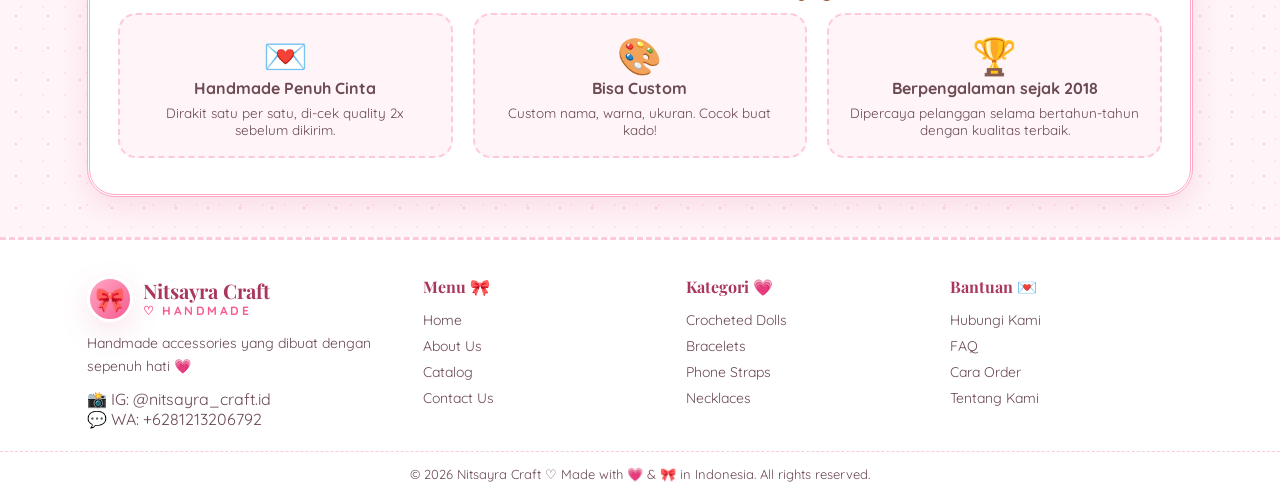
==== commit be108f5e: "Menambahkan foto produk bracelet" ====
--- a/index.html
+++ b/index.html
@@ -61,7 +61,7 @@
   </div>
   <div class="grid3">
     <div class="card"><div class="icon">🧸</div><h3>Crocheted Dolls</h3><p>Boneka rajut amigurumi super gemes, buat kado & koleksi!</p><p class="price">Mulai Rp 25rb</p><a href="catalog.html#dolls" class="btn btn-small btn-light">Lihat ♡</a></div>
-    <div class="card"><div class="icon">📿</div><h3>Bracelet</h3><p>Gelang manik-manik, stone, dan tali ada di sini!</p><p class="price">Mulai Rp 18rb</p><a href="catalog.html#bracelet" class="btn btn-small btn-light">Lihat ♡</a></div>
+    <div class="card"><div class="icon">📿</div><h3>Bracelet</h3><p>Gelang manik-manik, stone, dan tali ada di sini!</p><p class="price">Mulai Rp 17rb</p><a href="catalog.html#bracelet" class="btn btn-small btn-light">Lihat ♡</a></div>
     <div class="card"><div class="icon">📱</div><h3>Phone Straps</h3><p>Gantungan HP beads + charm lucu. Bikin HP makin gemes!</p><p class="price">Mulai Rp 18rb</p><a href="catalog.html#straps" class="btn btn-small btn-light">Lihat ♡</a></div>
     <div class="card"><div class="icon">💎</div><h3>Necklace</h3><p>Kalung beads dan stone juga ada di sini!</p><p class="price">Mulai Rp 32rb</p><a href="catalog.html#necklace" class="btn btn-small btn-light">Lihat ♡</a></div>
   </div>
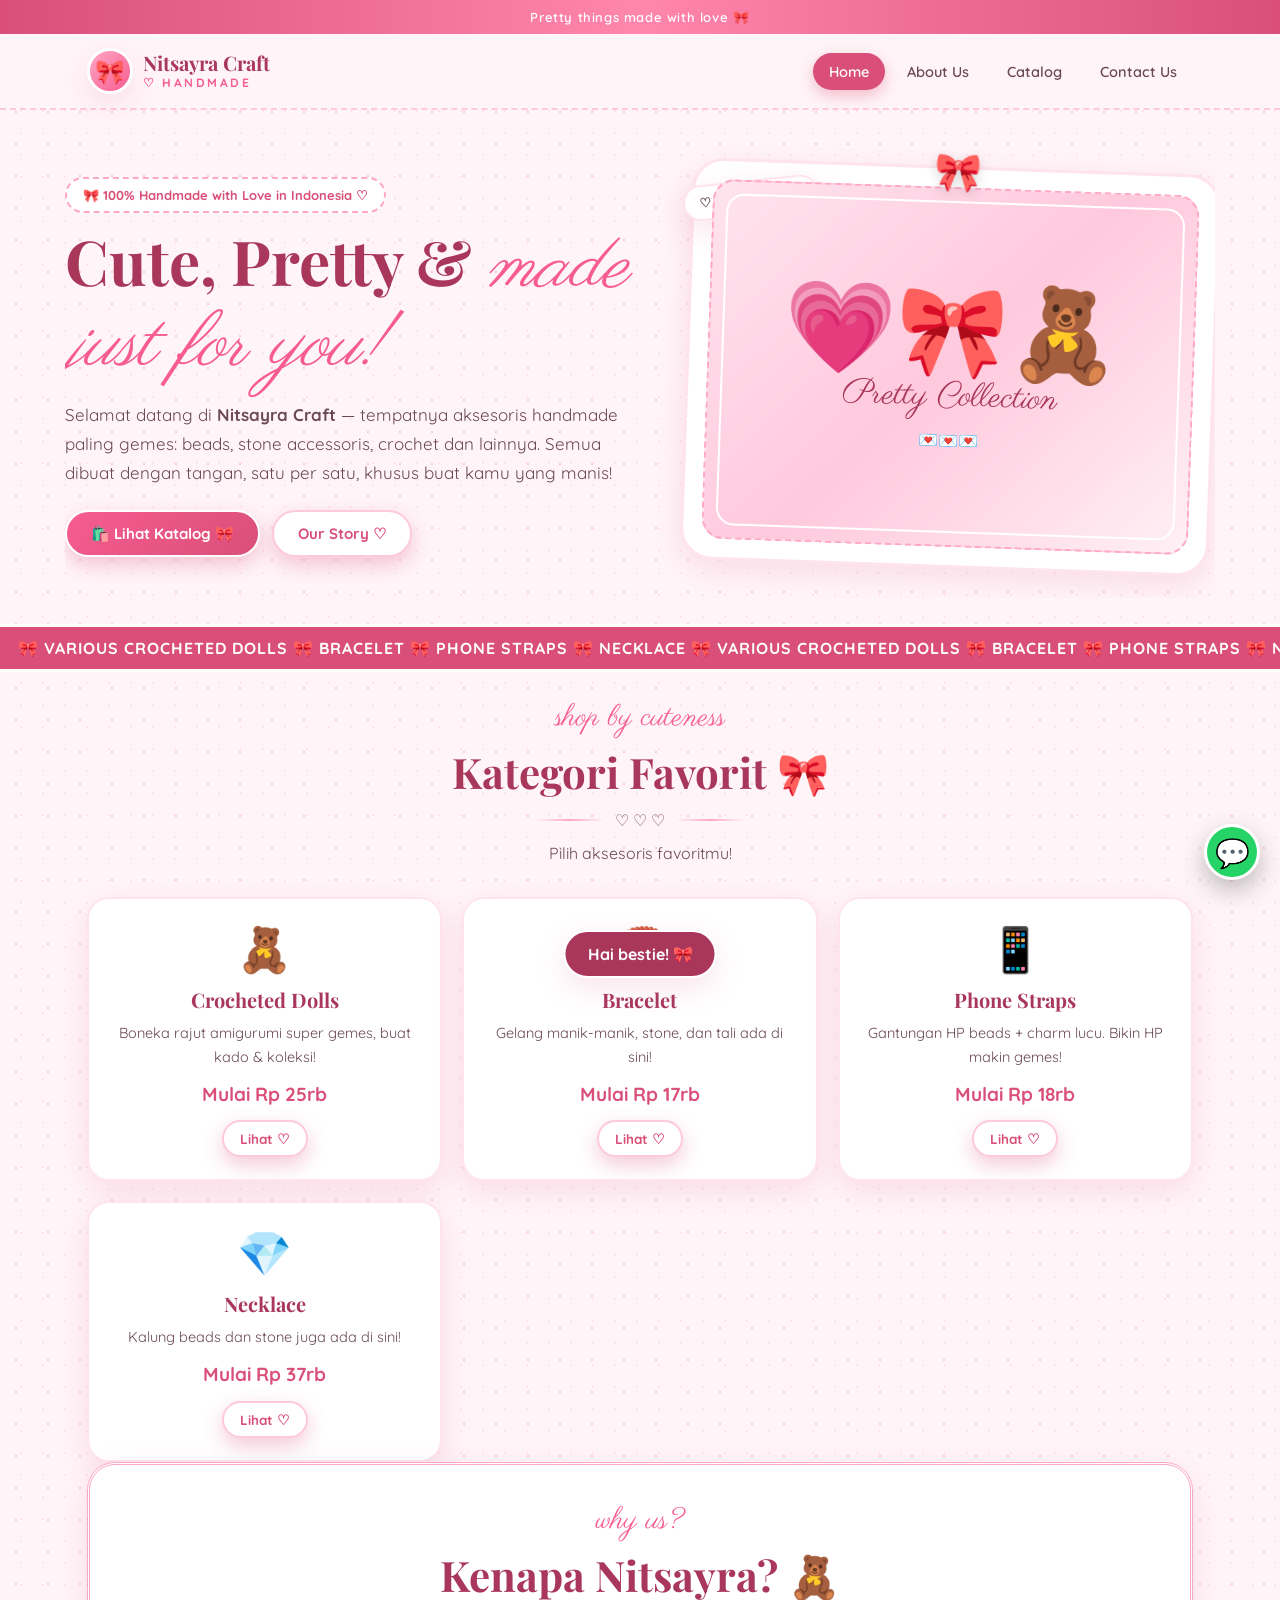
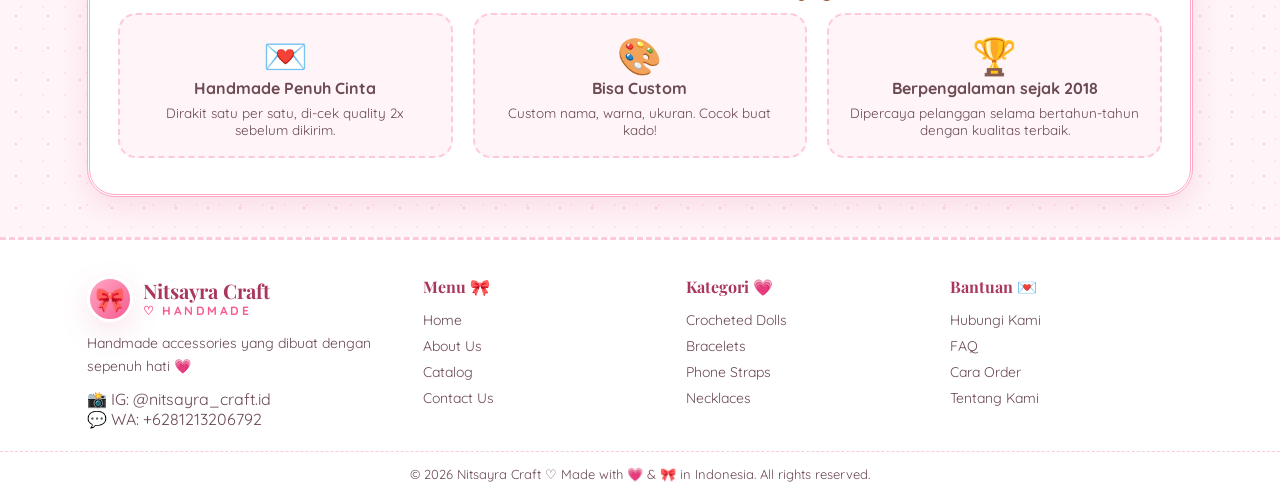
==== commit ac0478d3: "Menambahkan foto necklace" ====
--- a/index.html
+++ b/index.html
@@ -63,7 +63,7 @@
     <div class="card"><div class="icon">🧸</div><h3>Crocheted Dolls</h3><p>Boneka rajut amigurumi super gemes, buat kado & koleksi!</p><p class="price">Mulai Rp 25rb</p><a href="catalog.html#dolls" class="btn btn-small btn-light">Lihat ♡</a></div>
     <div class="card"><div class="icon">📿</div><h3>Bracelet</h3><p>Gelang manik-manik, stone, dan tali ada di sini!</p><p class="price">Mulai Rp 17rb</p><a href="catalog.html#bracelet" class="btn btn-small btn-light">Lihat ♡</a></div>
     <div class="card"><div class="icon">📱</div><h3>Phone Straps</h3><p>Gantungan HP beads + charm lucu. Bikin HP makin gemes!</p><p class="price">Mulai Rp 18rb</p><a href="catalog.html#straps" class="btn btn-small btn-light">Lihat ♡</a></div>
-    <div class="card"><div class="icon">💎</div><h3>Necklace</h3><p>Kalung beads dan stone juga ada di sini!</p><p class="price">Mulai Rp 32rb</p><a href="catalog.html#necklace" class="btn btn-small btn-light">Lihat ♡</a></div>
+    <div class="card"><div class="icon">💎</div><h3>Necklace</h3><p>Kalung beads dan stone juga ada di sini!</p><p class="price">Mulai Rp 37rb</p><a href="catalog.html#necklace" class="btn btn-small btn-light">Lihat ♡</a></div>
   </div>
 </section>
 
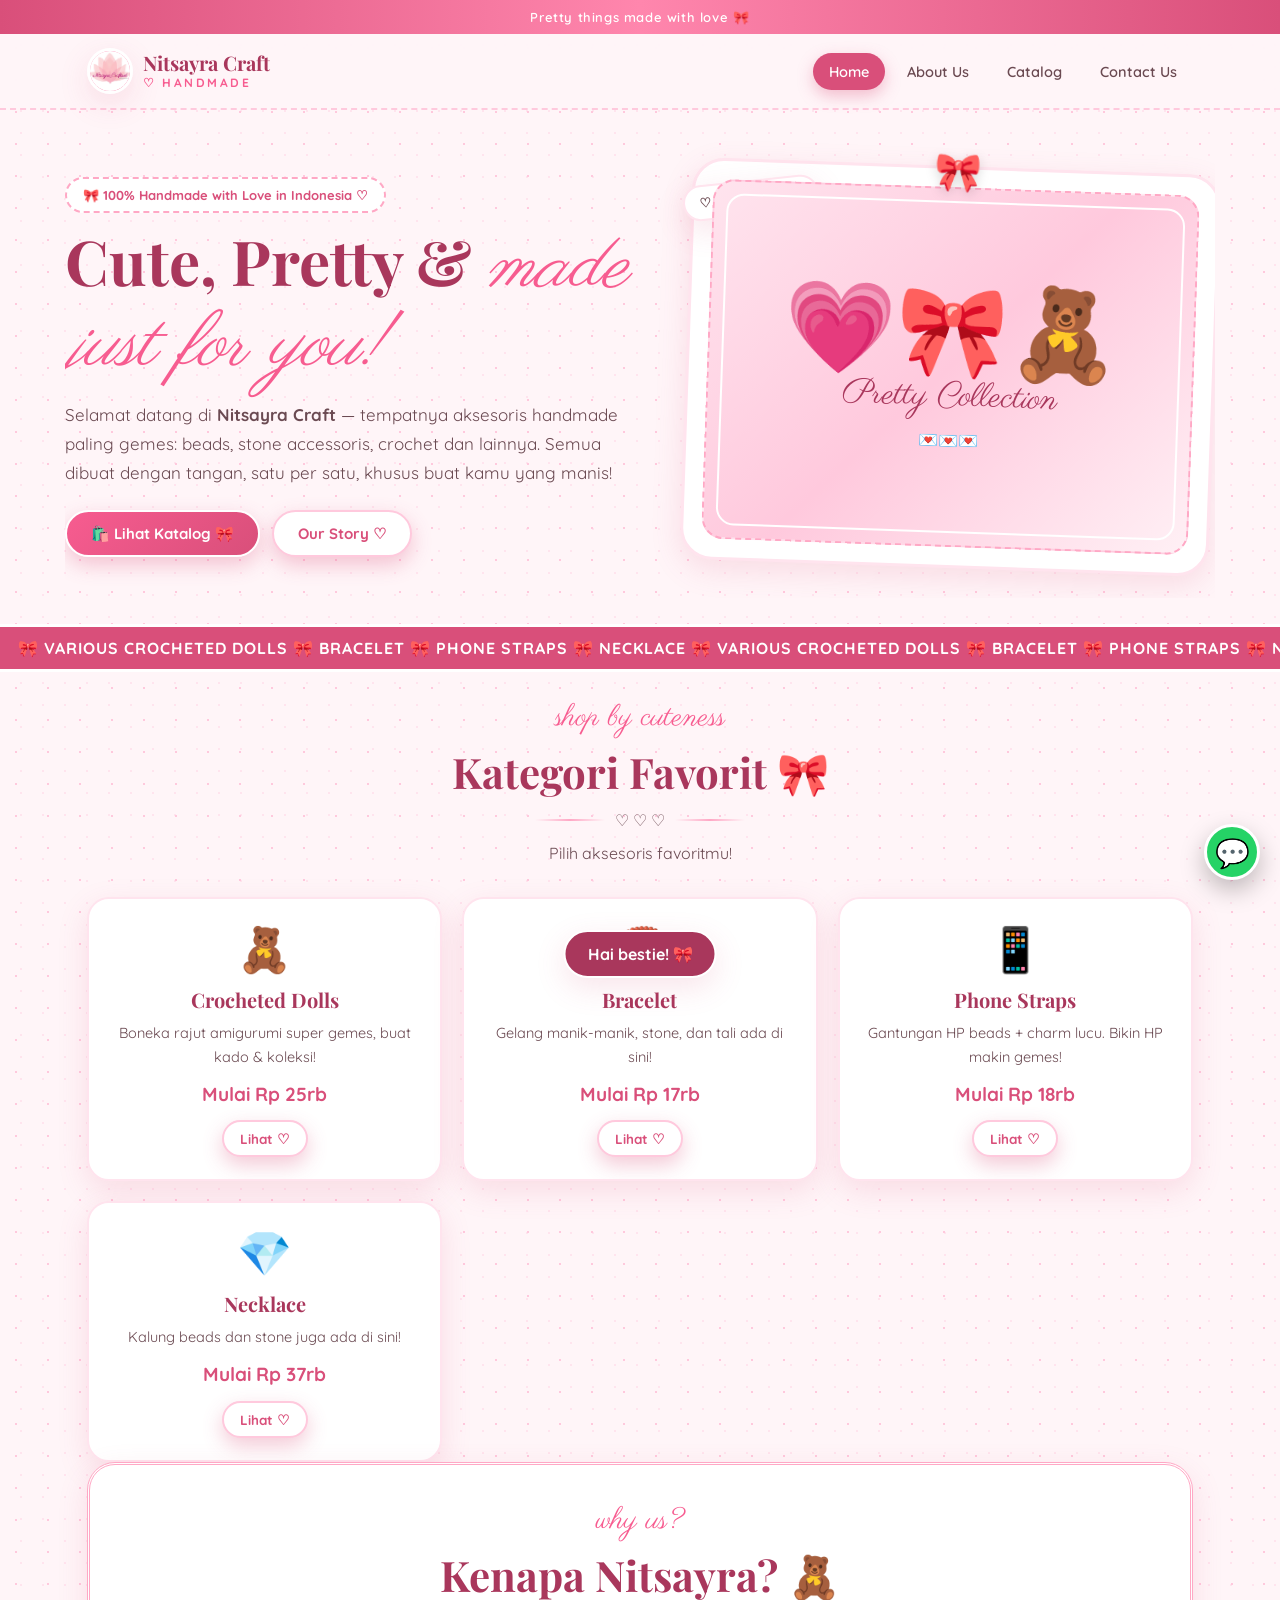
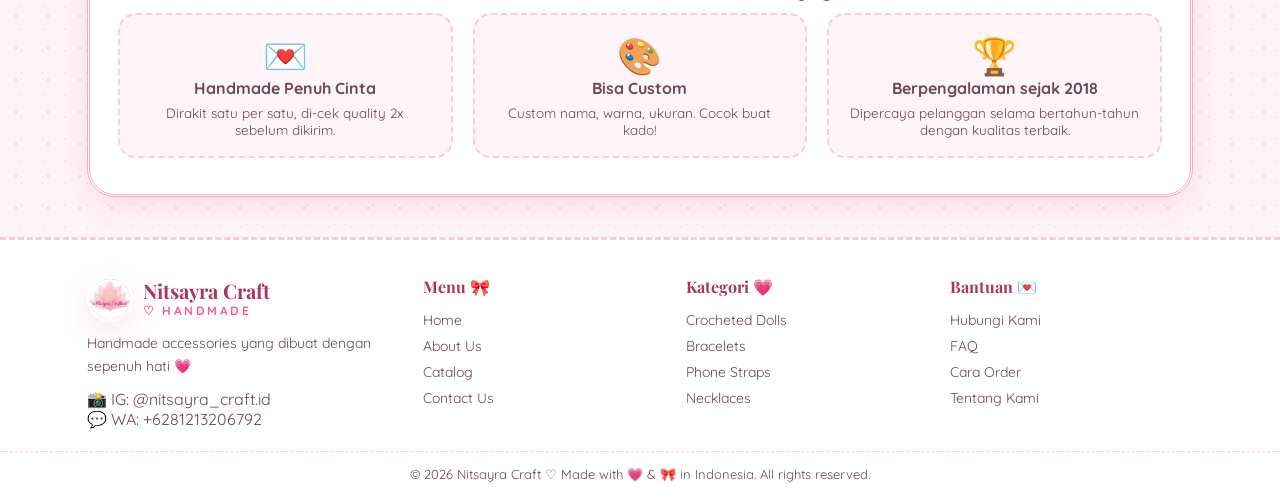
==== commit 2dd12144: "Menambahkan logo brand" ====
--- a/index.html
+++ b/index.html
@@ -6,14 +6,14 @@
 <title>Nitsayra Craft — Handmade Accessories 🎀</title>
 <meta name="description" content="Nitsayra Craft — handmade accessories pretty aesthetic: beaded bracelets, hair clips, scrunchies, phone charms.">
 <link rel="stylesheet" href="css/style.css">
-<link rel="icon" href="data:image/svg+xml,<svg xmlns='http://www.w3.org/2000/svg' viewBox='0 0 100 100'><text y='.9em' font-size='90'>🎀</text></svg>">
+<link rel="icon" href="images/logo.jpg">
 </head>
 <body>
 <div class="topbar">Pretty things made with love 🎀</div>
 <nav>
   <div class="nav-inner">
     <a href="index.html" class="logo">
-      <div class="logo-mark">🎀</div>
+      <div class="logo-mark"><img src="images/logo.jpg" alt="Logo Nitsayra Craft"></div>
       <div class="logo-text"><b>Nitsayra Craft</b><span>♡ HANDMADE</span></div>
     </a>
     <div class="nav-links" id="navLinks">
@@ -84,7 +84,7 @@
 <footer>
   <div class="wrap foot-grid">
     <div>
-      <div class="logo"><div class="logo-mark">🎀</div><div class="logo-text"><b>Nitsayra Craft</b><span>♡ HANDMADE</span></div></div>
+      <div class="logo"><div class="logo-mark"><img src="images/logo.jpg" alt="Logo Nitsayra Craft"></div><div class="logo-text"><b>Nitsayra Craft</b><span>♡ HANDMADE</span></div></div>
       <p style="font-size:14px;margin-top:10px;line-height:1.7">Handmade accessories yang dibuat dengan sepenuh hati 💗</p>
       <p style="margin-top:10px">📸 IG: @nitsayra_craft.id<br>💬 WA: +6281213206792</p>
     </div>
--- a/css/style.css
+++ b/css/style.css
@@ -55,8 +55,9 @@
   width:46px;height:46px;border-radius:50%;
   background:linear-gradient(135deg,var(--pink-300),var(--pink-500));
   display:grid;place-items:center;font-size:24px;color:white;
-  border:3px solid white;box-shadow:var(--shadow);
-}
+  border:3px solid white;box-shadow:var(--shadow);overflow:hidden;
+}
+.logo-mark img{width:100%;height:100%;object-fit:cover;display:block;background:white}
 .logo-text{line-height:1}
 .logo-text b{font-family:'Playfair Display',serif;font-size:20px;color:var(--pink-700);display:block}
 .logo-text span{font-size:12px;letter-spacing:2.5px;color:var(--pink-500);font-weight:700}
